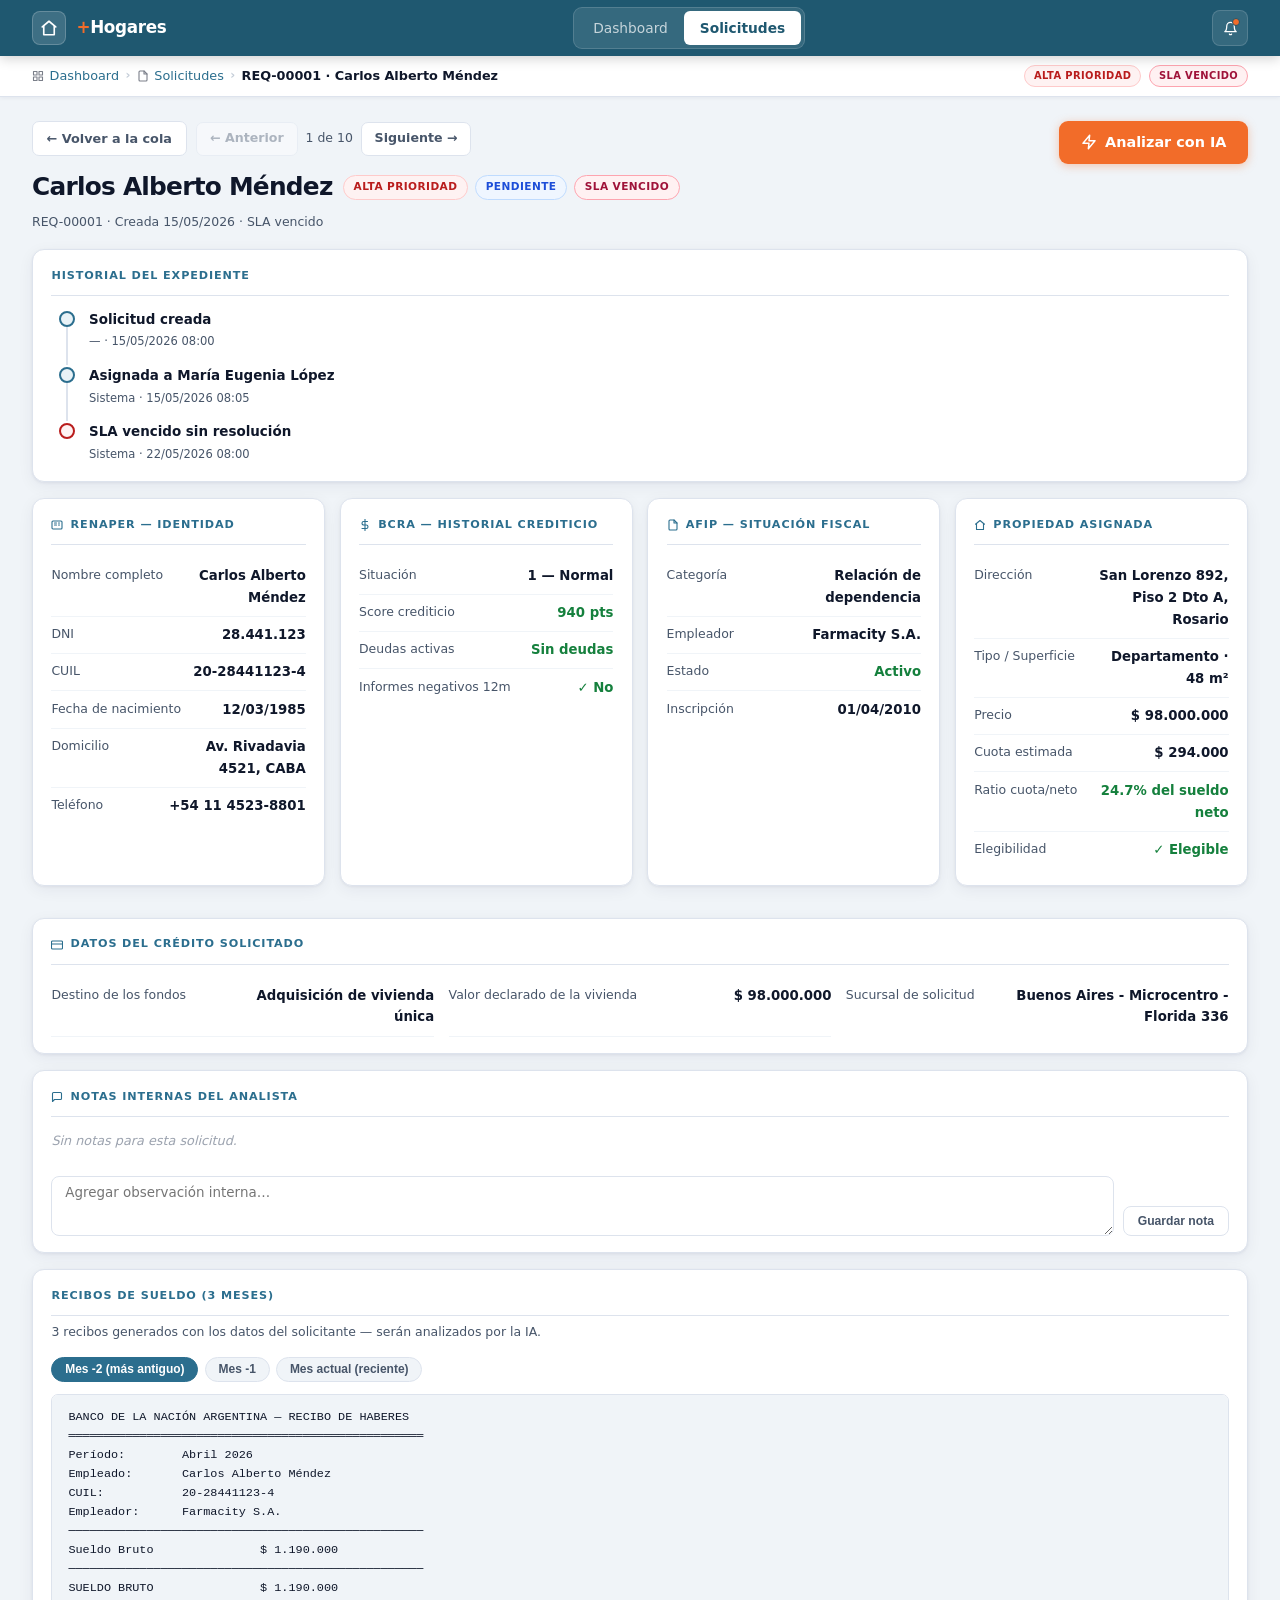
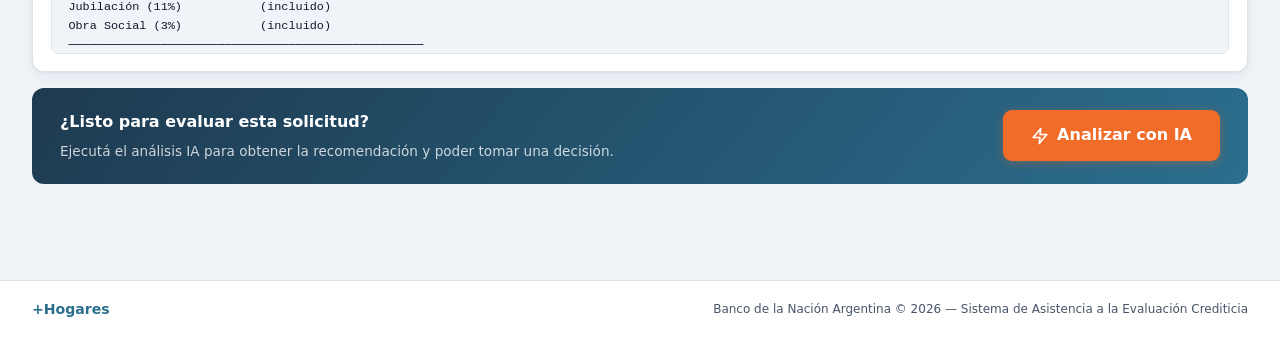
==== detalle.html @ 3847dac8 "feat: +Hogares prototipo inicial" ====
<!DOCTYPE html>
<html lang="es">
<head>
<meta charset="UTF-8">
<meta name="viewport" content="width=device-width, initial-scale=1.0">
<title>+Hogares — Martín Ibáñez · REQ-00049</title>
<link rel="stylesheet" href="shared.css">
<script src="mock-data.js"></script>
</head>
<body>

<nav class="navbar">
  <div class="navbar-inner">
    <a class="brand" href="index.html">
      <div class="brand-icon">
        <svg width="18" height="18" viewBox="0 0 24 24" fill="none" stroke="white" stroke-width="2.2" stroke-linecap="round" stroke-linejoin="round"><path d="M3 10.5L12 3l9 7.5"/><path d="M5 9.5V21h14V9.5"/></svg>
      </div>
      <span class="brand-name"><em>+</em>Hogares</span>
    </a>
    <div class="nav-links">
      <a href="index.html" class="nav-link">Dashboard</a>
      <a href="solicitudes.html" class="nav-link active">Solicitudes</a>
    </div>
    <div class="nav-actions">
      <div class="notif-btn">
        <svg width="15" height="15" viewBox="0 0 24 24" fill="none" stroke="white" stroke-width="2" stroke-linecap="round" stroke-linejoin="round"><path d="M18 8A6 6 0 0 0 6 8c0 7-3 9-3 9h18s-3-2-3-9"/><path d="M13.73 21a2 2 0 0 1-3.46 0"/></svg>
        <div class="notif-badge"></div>
      </div>
    </div>
  </div>
</nav>

<!-- CONTEXT BAR -->
<div class="context-bar">
  <div class="context-bar-inner">
    <div class="context-bar-left">
      <div class="bc-step">
        <svg class="bc-step-icon" width="12" height="12" viewBox="0 0 24 24" fill="none" stroke="currentColor" stroke-width="2.2" stroke-linecap="round" stroke-linejoin="round"><rect x="3" y="3" width="7" height="7"/><rect x="14" y="3" width="7" height="7"/><rect x="3" y="14" width="7" height="7"/><rect x="14" y="14" width="7" height="7"/></svg>
        <a href="index.html">Dashboard</a>
      </div>
      <span class="bc-sep">›</span>
      <div class="bc-step">
        <svg class="bc-step-icon" width="12" height="12" viewBox="0 0 24 24" fill="none" stroke="currentColor" stroke-width="2.2" stroke-linecap="round" stroke-linejoin="round"><path d="M14 2H6a2 2 0 0 0-2 2v16a2 2 0 0 0 2 2h12a2 2 0 0 0 2-2V8z"/><polyline points="14 2 14 8 20 8"/></svg>
        <a href="solicitudes.html">Solicitudes</a>
      </div>
      <span class="bc-sep">›</span>
      <span class="bc-current" id="bc-req-nombre">—</span>
    </div>
    <div class="context-bar-right">
      <span id="bc-prioridad-chip" class="bc-status bc-status-alta" style="display:none"></span>
      <span id="bc-sla-chip" class="bc-status bc-status-vencida" style="display:none">SLA vencido</span>
    </div>
  </div>
</div>

<main class="main" style="padding-top:1.5rem">
  <div class="main-inner">

    <!-- DETALLE HEADER -->
    <div class="detalle-header">
      <div class="detalle-header-left">
        <div class="detalle-nav">
          <a href="solicitudes.html" class="btn-back">← Volver a la cola</a>
          <div class="case-nav">
            <a id="btn-anterior" href="#" class="btn-case-nav" style="pointer-events:none;opacity:.4">← Anterior</a>
            <span class="case-counter" id="case-counter">1 de 10</span>
            <a id="btn-siguiente" href="#" class="btn-case-nav">Siguiente →</a>
          </div>
        </div>
        <div class="detalle-title-row">
          <h1 class="detalle-name" id="detalle-nombre">—</h1>
          <div class="detalle-chips" id="detalle-chips"></div>
        </div>
        <p class="detalle-meta" id="detalle-meta">—</p>
      </div>

      <!-- CTA ANALIZAR -->
      <a id="cta-analizar" href="analisis.html" class="btn-analizar">
        <svg width="16" height="16" viewBox="0 0 24 24" fill="none" stroke="currentColor" stroke-width="2.2" stroke-linecap="round" stroke-linejoin="round"><polygon points="13 2 3 14 12 14 11 22 21 10 12 10 13 2"/></svg>
        Analizar con IA
      </a>
    </div>

    <!-- TIMELINE -->
    <div class="card" style="margin-bottom:1rem">
      <div class="card-section-title">Historial del expediente</div>
      <div class="timeline">
        <div class="tl-item">
          <div class="tl-dot tl-dot-blue"></div>
          <div class="tl-body">
            <div class="tl-action">Solicitud creada</div>
            <div class="tl-meta">— · 15/05/2026 08:00</div>
          </div>
        </div>
        <div class="tl-item">
          <div class="tl-dot tl-dot-blue"></div>
          <div class="tl-body">
            <div class="tl-action">Asignada a María Eugenia López</div>
            <div class="tl-meta">Sistema · 15/05/2026 08:05</div>
          </div>
        </div>
        <div class="tl-item">
          <div class="tl-dot tl-dot-red"></div>
          <div class="tl-body">
            <div class="tl-action">SLA vencido sin resolución</div>
            <div class="tl-meta">Sistema · 22/05/2026 08:00</div>
          </div>
        </div>
      </div>
    </div>

    <!-- PROFILE GRID -->
    <div class="profile-grid">
      <!-- RENAPER -->
      <div class="card">
        <div class="card-section-title">
          <svg width="12" height="12" viewBox="0 0 24 24" fill="none" stroke="currentColor" stroke-width="2.2" stroke-linecap="round" stroke-linejoin="round"><rect x="2" y="4" width="20" height="16" rx="2"/><path d="M7 8h4M7 12h4M15 8h2M15 12h2"/></svg>
          RENAPER — Identidad
        </div>
        <div class="field-table" id="card-renaper"></div>
      </div>

      <!-- BCRA -->
      <div class="card">
        <div class="card-section-title">
          <svg width="12" height="12" viewBox="0 0 24 24" fill="none" stroke="currentColor" stroke-width="2.2" stroke-linecap="round" stroke-linejoin="round"><line x1="12" y1="1" x2="12" y2="23"/><path d="M17 5H9.5a3.5 3.5 0 0 0 0 7h5a3.5 3.5 0 0 1 0 7H6"/></svg>
          BCRA — Historial crediticio
        </div>
        <div class="field-table" id="card-bcra"></div>
      </div>

      <!-- AFIP -->
      <div class="card">
        <div class="card-section-title">
          <svg width="12" height="12" viewBox="0 0 24 24" fill="none" stroke="currentColor" stroke-width="2.2" stroke-linecap="round" stroke-linejoin="round"><path d="M14 2H6a2 2 0 0 0-2 2v16a2 2 0 0 0 2 2h12a2 2 0 0 0 2-2V8z"/><polyline points="14 2 14 8 20 8"/></svg>
          AFIP — Situación fiscal
        </div>
        <div class="field-table" id="card-afip"></div>
      </div>

      <!-- PROPIEDAD -->
      <div class="card">
        <div class="card-section-title">
          <svg width="12" height="12" viewBox="0 0 24 24" fill="none" stroke="currentColor" stroke-width="2.2" stroke-linecap="round" stroke-linejoin="round"><path d="M3 10.5L12 3l9 7.5"/><path d="M5 9.5V21h14V9.5"/></svg>
          Propiedad asignada
        </div>
        <div class="field-table" id="card-propiedad"></div>
      </div>
    </div>

    <!-- CRÉDITO (full width) -->
    <div class="card" style="margin-bottom:1rem">
      <div class="card-section-title">
        <svg width="12" height="12" viewBox="0 0 24 24" fill="none" stroke="currentColor" stroke-width="2.2" stroke-linecap="round" stroke-linejoin="round"><rect x="1" y="4" width="22" height="16" rx="2"/><line x1="1" y1="10" x2="23" y2="10"/></svg>
        Datos del crédito solicitado
      </div>
      <div class="credito-grid" id="card-credito"></div>
    </div>

    <!-- NOTAS INTERNAS -->
    <div class="card" style="margin-bottom:1rem">
      <div class="card-section-title">
        <svg width="12" height="12" viewBox="0 0 24 24" fill="none" stroke="currentColor" stroke-width="2.2" stroke-linecap="round" stroke-linejoin="round"><path d="M21 15a2 2 0 0 1-2 2H7l-4 4V5a2 2 0 0 1 2-2h14a2 2 0 0 1 2 2z"/></svg>
        Notas internas del analista
      </div>
      <div class="notes-list" id="notes-list">
        <p class="no-data">Sin notas para esta solicitud.</p>
      </div>
      <div class="notes-input-row">
        <textarea id="notes-input" class="notes-textarea" placeholder="Agregar observación interna…" rows="2"></textarea>
        <button class="btn-ghost" onclick="addNote()">Guardar nota</button>
      </div>
    </div>

    <!-- RECIBOS -->
    <div class="card" style="margin-bottom:1rem">
      <div class="card-section-title" style="margin-bottom:.35rem">Recibos de sueldo (3 meses)</div>
      <p style="font-size:.78rem;color:var(--muted);margin:0 0 .9rem">3 recibos generados con los datos del solicitante — serán analizados por la IA.</p>
      <div style="display:none" id="payslip-analizar"></div>
      <div class="payslip-tabs" id="payslip-tabs"></div>
      <pre class="payslip-pre" id="payslip-pre"></pre>
    </div>

    <!-- CTA FINAL ANALIZAR -->
    <div class="cta-analizar-banner">
      <div>
        <strong>¿Listo para evaluar esta solicitud?</strong>
        <p>Ejecutá el análisis IA para obtener la recomendación y poder tomar una decisión.</p>
      </div>
      <a id="cta-analizar-banner" href="analisis.html" class="btn-analizar btn-analizar-lg">
        <svg width="18" height="18" viewBox="0 0 24 24" fill="none" stroke="currentColor" stroke-width="2.2" stroke-linecap="round" stroke-linejoin="round"><polygon points="13 2 3 14 12 14 11 22 21 10 12 10 13 2"/></svg>
        Analizar con IA
      </a>
    </div>

  </div>
</main>

<footer class="footer">
  <div class="footer-inner">
    <span class="footer-brand">+Hogares</span>
    <span class="footer-legal">Banco de la Nación Argentina © 2026 — Sistema de Asistencia a la Evaluación Crediticia</span>
  </div>
</footer>

<script>
// ─── Load current solicitud from URL param ───────────────────────────────────
const currentId = getIdFromURL();
const s = getSolicitudById(currentId);
const idx = getIndexById(currentId);
const total = SOLICITUDES.length;

if (!s) {
  document.body.innerHTML = '<p style="padding:2rem;font-family:sans-serif">Solicitud no encontrada. <a href="solicitudes.html">Volver</a></p>';
  throw new Error('Solicitud not found: ' + currentId);
}

// Update <title>
document.title = `+Hogares — ${s.renaper.nombre} · ${s.id}`;

// ─── Context bar ─────────────────────────────────────────────────────────────
document.getElementById('bc-req-nombre').textContent = `${s.id} · ${s.renaper.nombre}`;
const bcPrio = document.getElementById('bc-prioridad-chip');
bcPrio.textContent = s.prioridad.charAt(0).toUpperCase() + s.prioridad.slice(1) + ' prioridad';
bcPrio.style.display = '';
if (s.sla_vencido) document.getElementById('bc-sla-chip').style.display = '';
const analisisURL = `analisis.html?id=${s.id}`;

// ─── Header ──────────────────────────────────────────────────────────────────
document.getElementById('detalle-nombre').textContent = s.renaper.nombre;
document.getElementById('detalle-meta').textContent =
  `${s.id} · Creada ${s.fecha_creacion}${s.sla_vencido ? ' · SLA vencido' : ''}`;

const chipsDiv = document.getElementById('detalle-chips');
const prioMap = { alta: 'chip-alta', media: 'chip-media', baja: 'chip-baja' };
chipsDiv.innerHTML = `
  <span class="chip ${prioMap[s.prioridad] || 'chip-media'}">${s.prioridad.charAt(0).toUpperCase() + s.prioridad.slice(1)} prioridad</span>
  <span class="chip chip-pendiente">Pendiente</span>
  ${s.sla_vencido ? '<span class="chip chip-vencida">SLA Vencido</span>' : ''}`;

document.getElementById('cta-analizar').href = analisisURL;

// ─── Anterior / Siguiente navigation ─────────────────────────────────────────
const prevIdx = idx - 1;
const nextIdx = idx + 1;
const btnAnterior = document.getElementById('btn-anterior');
const btnSiguiente = document.getElementById('btn-siguiente');

if (prevIdx >= 0) {
  btnAnterior.href = `detalle.html?id=${SOLICITUDES[prevIdx].id}`;
  btnAnterior.style.pointerEvents = '';
  btnAnterior.style.opacity = '';
} else {
  btnAnterior.href = '#';
}
if (nextIdx < total) {
  btnSiguiente.href = `detalle.html?id=${SOLICITUDES[nextIdx].id}`;
} else {
  btnSiguiente.style.pointerEvents = 'none';
  btnSiguiente.style.opacity = '.4';
}
document.getElementById('case-counter').textContent = `${idx + 1} de ${total}`;

// ─── RENAPER card ─────────────────────────────────────────────────────────────
document.getElementById('card-renaper').innerHTML = `
  <div class="field-row"><span>Nombre completo</span><strong>${s.renaper.nombre}</strong></div>
  <div class="field-row"><span>DNI</span><strong>${s.renaper.dni}</strong></div>
  <div class="field-row"><span>CUIL</span><strong>${s.renaper.cuil}</strong></div>
  <div class="field-row"><span>Fecha de nacimiento</span><strong>${s.renaper.nacimiento}</strong></div>
  <div class="field-row"><span>Domicilio</span><strong>${s.renaper.domicilio}</strong></div>
  <div class="field-row"><span>Teléfono</span><strong>${s.renaper.telefono}</strong></div>`;

// ─── BCRA card ────────────────────────────────────────────────────────────────
const scoreColor = s.bcra.score >= 800 ? '#15803d' : s.bcra.score >= 700 ? '#92400e' : '#b91c1c';
const deudasColor = s.bcra.negativos ? '#b91c1c' : '#15803d';
document.getElementById('card-bcra').innerHTML = `
  <div class="field-row"><span>Situación</span><strong>${s.bcra.situacion}</strong></div>
  <div class="field-row"><span>Score crediticio</span><strong style="color:${scoreColor}">${s.bcra.score} pts</strong></div>
  <div class="field-row"><span>Deudas activas</span><strong style="color:${deudasColor}">${s.bcra.deudas}</strong></div>
  <div class="field-row"><span>Informes negativos 12m</span><strong style="color:${deudasColor}">${s.bcra.negativos ? '✗ Sí' : '✓ No'}</strong></div>`;

// ─── AFIP card ────────────────────────────────────────────────────────────────
document.getElementById('card-afip').innerHTML = `
  <div class="field-row"><span>Categoría</span><strong>${s.afip.categoria}</strong></div>
  <div class="field-row"><span>Empleador</span><strong>${s.afip.empleador}</strong></div>
  <div class="field-row"><span>Estado</span><strong style="color:#15803d">${s.afip.estado}</strong></div>
  <div class="field-row"><span>Inscripción</span><strong>${s.afip.inscripcion}</strong></div>`;

// ─── Propiedad card ───────────────────────────────────────────────────────────
const ratioVal = parseFloat(s.propiedad.ratio);
const ratioColor = ratioVal >= 30 ? '#b91c1c' : ratioVal >= 27 ? '#92400e' : '#15803d';
document.getElementById('card-propiedad').innerHTML = `
  <div class="field-row"><span>Dirección</span><strong>${s.propiedad.direccion}</strong></div>
  <div class="field-row"><span>Tipo / Superficie</span><strong>${s.propiedad.tipo} · ${s.propiedad.superficie}</strong></div>
  <div class="field-row"><span>Precio</span><strong>${s.propiedad.precio}</strong></div>
  <div class="field-row"><span>Cuota estimada</span><strong>${s.propiedad.cuota}</strong></div>
  <div class="field-row"><span>Ratio cuota/neto</span><strong style="color:${ratioColor}">${s.propiedad.ratio} del sueldo neto</strong></div>
  <div class="field-row"><span>Elegibilidad</span><strong style="color:${s.propiedad.elegible ? '#15803d' : '#b91c1c'}">${s.propiedad.elegible ? '✓ Elegible' : '✗ No elegible'}</strong></div>`;

// ─── Crédito card ─────────────────────────────────────────────────────────────
document.getElementById('card-credito').innerHTML = `
  <div class="field-row"><span>Destino de los fondos</span><strong>${s.credito.destino}</strong></div>
  <div class="field-row"><span>Valor declarado de la vivienda</span><strong>${s.credito.valor}</strong></div>
  <div class="field-row"><span>Sucursal de solicitud</span><strong>${s.credito.sucursal}</strong></div>`;

// ─── Payslips ─────────────────────────────────────────────────────────────────
const labels = ['Mes -2 (más antiguo)', 'Mes -1', 'Mes actual (reciente)'];
const tabsDiv = document.getElementById('payslip-tabs');
s.payslips.forEach((p, i) => {
  const btn = document.createElement('button');
  btn.className = 'payslip-tab' + (i === 0 ? ' active' : '');
  btn.textContent = labels[i] || p.periodo;
  btn.onclick = () => setTab(btn, i);
  tabsDiv.appendChild(btn);
});

function buildPayslip(p) {
  return `BANCO DE LA NACIÓN ARGENTINA — RECIBO DE HABERES
══════════════════════════════════════════════════
Período:        ${p.periodo}
Empleado:       ${s.renaper.nombre}
CUIL:           ${s.renaper.cuil}
Empleador:      ${s.afip.empleador}
──────────────────────────────────────────────────
Sueldo Bruto               ${p.bruto}
──────────────────────────────────────────────────
SUELDO BRUTO               ${p.bruto}
Jubilación (11%)           (incluido)
Obra Social (3%)           (incluido)
──────────────────────────────────────────────────
SUELDO NETO                ${p.neto}`;
}

const payslipPre = document.getElementById('payslip-pre');
payslipPre.textContent = buildPayslip(s.payslips[0]);

function setTab(btn, idx) {
  document.querySelectorAll('.payslip-tab').forEach(b => b.classList.remove('active'));
  btn.classList.add('active');
  payslipPre.textContent = buildPayslip(s.payslips[idx]);
}

// ─── Analizar link (banner CTA) ───────────────────────────────────────────────
document.getElementById('cta-analizar-banner').href = analisisURL;

// ─── Notes ────────────────────────────────────────────────────────────────────
function addNote() {
  const input = document.getElementById('notes-input');
  const body = input.value.trim();
  if (!body) return;
  const list = document.getElementById('notes-list');
  const noData = list.querySelector('.no-data');
  if (noData) noData.remove();
  const item = document.createElement('div');
  item.className = 'note-item';
  item.innerHTML = `<div class="note-meta">María Eugenia López · ${new Date().toLocaleString('es-AR')}</div><div class="note-body">${body}</div>`;
  list.prepend(item);
  input.value = '';
}
</script>
</body>
</html>
---- shared.css ----
/* ══════════════════════════════════════════════════════
   +Hogares — Shared CSS
   ══════════════════════════════════════════════════════ */
:root {
  --blue:       #2b6e8e;
  --blue-dark:  #1f5870;
  --blue-light: #e8f2f7;
  --gold:       #f26c29;
  --gold-dark:  #d75d1d;
  --bg:         #f0f4f8;
  --surface:    #f8fafc;
  --border:     #dde3ed;
  --text:       #0f172a;
  --muted:      #475569;
  --verde:      #15803d;
  --verde-bg:   #f0fdf4;
  --verde-bd:   #bbf7d0;
  --rojo:       #b91c1c;
  --rojo-bg:    #fef2f2;
  --rojo-bd:    #fecaca;
  --amber:      #92400e;
  --amber-bg:   #fffbeb;
  --amber-bd:   #fde68a;
  --radius:     12px;
  --shadow-sm:  0 1px 3px rgba(0,20,60,.06), 0 4px 16px rgba(0,20,60,.06);
  --shadow:     0 2px 8px rgba(0,20,60,.08), 0 8px 32px rgba(0,20,60,.07);
}

* { box-sizing: border-box; margin: 0; padding: 0; }

html { scroll-behavior: smooth; }

body {
  font-family: -apple-system, 'Segoe UI', system-ui, sans-serif;
  background: var(--bg);
  color: var(--text);
  font-size: 14px;
  line-height: 1.65;
  min-height: 100vh;
  display: flex;
  flex-direction: column;
}

/* ── NAVBAR ─────────────────────────────────────────── */
.navbar {
  background: var(--blue-dark);
  padding: 0 2rem;
  position: sticky; top: 0; z-index: 50;
  box-shadow: 0 2px 12px rgba(0,0,0,.2);
}
.navbar-inner {
  max-width: 1280px; margin: 0 auto;
  display: flex; align-items: center; justify-content: space-between;
  height: 56px; gap: 1.5rem;
}
.brand {
  display: flex; align-items: center; gap: .65rem; text-decoration: none;
}
.brand-icon {
  width: 34px; height: 34px; border-radius: 8px;
  background: rgba(255,255,255,.14);
  display: flex; align-items: center; justify-content: center;
  border: 1px solid rgba(255,255,255,.2); flex-shrink: 0;
}
.brand-name { font-size: 1.05rem; font-weight: 800; color: #fff; letter-spacing: -.02em; }
.brand-name em { color: var(--gold); font-style: normal; }
.nav-links {
  display: flex; align-items: center;
  background: rgba(255,255,255,.1);
  border: 1px solid rgba(255,255,255,.15);
  border-radius: 9px; padding: 3px; gap: 0;
}
.nav-link {
  font-size: .86rem; font-weight: 500; color: rgba(255,255,255,.72);
  text-decoration: none; padding: .35rem 1rem; border-radius: 6px;
  transition: background .15s, color .15s; white-space: nowrap;
}
.nav-link:hover { color: #fff; background: rgba(255,255,255,.08); }
.nav-link.active { color: #1f5870; background: #fff; font-weight: 600; }
.nav-actions { display: flex; align-items: center; gap: .75rem; }
.notif-btn {
  width: 36px; height: 36px; border-radius: 8px;
  background: rgba(255,255,255,.1); border: 1px solid rgba(255,255,255,.15);
  display: flex; align-items: center; justify-content: center;
  cursor: pointer; position: relative;
}
.notif-badge {
  position: absolute; top: 7px; right: 7px;
  width: 8px; height: 8px; border-radius: 50%;
  background: var(--gold); border: 1.5px solid var(--blue-dark);
}
.btn-cta {
  background: var(--gold); color: #fff;
  font-size: .86rem; font-weight: 700;
  padding: .48rem 1.15rem; border-radius: 8px;
  text-decoration: none; border: none; cursor: pointer;
  transition: background .15s, transform .1s;
  box-shadow: 0 2px 8px rgba(242,108,41,.35);
}
.btn-cta:hover { background: var(--gold-dark); transform: translateY(-1px); }

/* ── HERO ────────────────────────────────────────────── */
.hero {
  background: linear-gradient(130deg, #162330 0%, #1e3a50 50%, #2b6e8e 100%);
  padding: 1.5rem 2rem;
  border-bottom: 1px solid rgba(255,255,255,.06);
}
.hero-inner {
  max-width: 1280px; margin: 0 auto;
  display: flex; align-items: center; justify-content: space-between; gap: 2rem;
}
.hero-text { display: flex; flex-direction: column; gap: .2rem; }
.hero-eyebrow {
  font-size: .65rem; font-weight: 800; letter-spacing: .18em;
  text-transform: uppercase; color: rgba(255,255,255,.55); margin-bottom: .15rem;
}
.hero-headline { font-size: 1.5rem; font-weight: 800; color: #fff; letter-spacing: -.03em; }
.hero-tagline { font-size: .84rem; color: rgba(255,255,255,.7); max-width: 500px; line-height: 1.55; margin-top: .2rem; }
.agent-card {
  min-width: 290px; max-width: 330px;
  background: rgba(255,255,255,.1); border: 1px solid rgba(255,255,255,.16);
  border-radius: 14px; padding: .85rem 1rem;
  display: flex; gap: .75rem; align-items: center;
}
.agent-avatar {
  width: 40px; height: 40px; border-radius: 50%;
  background: linear-gradient(135deg,#4a9bbe,#2b6e8e);
  display: flex; align-items: center; justify-content: center;
  font-size: .95rem; font-weight: 800; color: #fff; flex-shrink: 0; position: relative;
}
.agent-online {
  position: absolute; bottom: 1px; right: 1px;
  width: 11px; height: 11px; border-radius: 50%;
  background: #22c55e; border: 2px solid rgba(30,58,80,.9);
}
.agent-info { flex: 1; min-width: 0; }
.agent-label { font-size: .62rem; font-weight: 800; letter-spacing: .1em; text-transform: uppercase; color: rgba(255,255,255,.6); margin-bottom: .3rem; }
.agent-select {
  width: 100%; border: 1px solid rgba(255,255,255,.2); border-radius: 7px;
  padding: .45rem .7rem; font-size: .88rem; color: var(--text);
  background: rgba(255,255,255,.92); outline: none;
}
.agent-meta { font-size: .72rem; color: rgba(255,255,255,.6); margin-top: .35rem; }

/* ── MAIN ────────────────────────────────────────────── */
.main { flex: 1; padding: 1.75rem 2rem 5rem; }
.main-inner { max-width: 1280px; margin: 0 auto; }

/* ── SECTION HEADER ──────────────────────────────────── */
.section-hdr {
  display: flex; align-items: flex-start; justify-content: space-between; gap: 1rem;
  padding-bottom: 1.1rem; border-bottom: 1px solid var(--border); margin-bottom: 1.25rem;
}
.section-badge {
  display: inline-block; background: var(--blue); color: #fff;
  font-size: .6rem; font-weight: 700; text-transform: uppercase; letter-spacing: .1em;
  padding: .18rem .5rem; border-radius: 4px; margin-bottom: .4rem;
}
.section-title { font-size: 1.1rem; font-weight: 800; color: var(--text); letter-spacing: -.02em; margin-bottom: .15rem; }
.section-desc { font-size: .8rem; color: var(--muted); }

/* ── PAGE HEADER (Cola) ──────────────────────────────── */
.page-header {
  display: flex; align-items: flex-start; justify-content: space-between;
  gap: 1.5rem; margin-bottom: 1rem; flex-wrap: wrap;
}
.page-title { font-size: 1.3rem; font-weight: 800; color: var(--text); letter-spacing: -.02em; margin: .4rem 0 .2rem; }
.page-desc { font-size: .82rem; color: var(--muted); }
.mini-kpis {
  display: flex; align-items: center; gap: 0;
  background: #fff; border: 1px solid var(--border); border-radius: var(--radius);
  box-shadow: var(--shadow-sm); flex-shrink: 0; overflow: hidden;
}
.mini-kpi { padding: .75rem 1.25rem; text-align: center; }
.mini-kpi-label { display: block; font-size: .66rem; font-weight: 700; text-transform: uppercase; letter-spacing: .08em; color: var(--muted); margin-bottom: .25rem; }
.mini-kpi-val { display: block; font-size: 1.35rem; font-weight: 800; line-height: 1; }
.mini-kpi-divider { width: 1px; background: var(--border); align-self: stretch; }

/* ── CONTEXT BAR (breadcrumb sticky bajo navbar) ─────── */
.context-bar {
  position: sticky;
  top: 56px; /* altura del navbar */
  z-index: 40;
  background: #fff;
  border-bottom: 1px solid var(--border);
  box-shadow: 0 1px 4px rgba(0,20,60,.06);
  padding: 0 2rem;
}
.context-bar-inner {
  max-width: 1280px; margin: 0 auto;
  display: flex; align-items: center; justify-content: space-between;
  height: 40px; gap: 1rem;
}
.context-bar-left {
  display: flex; align-items: center; gap: .4rem; flex-wrap: nowrap;
  overflow: hidden; min-width: 0;
}
/* Step del breadcrumb */
.bc-step {
  display: inline-flex; align-items: center; gap: .35rem;
  font-size: .8rem; white-space: nowrap;
}
.bc-step a {
  color: var(--blue); text-decoration: none; font-weight: 500;
  transition: color .15s;
}
.bc-step a:hover { color: var(--blue-dark); text-decoration: underline; }
.bc-step-icon { opacity: .55; flex-shrink: 0; }
.bc-sep {
  font-size: .75rem; color: #c4cdd8; font-weight: 600; flex-shrink: 0;
}
/* Paso actual — más destacado */
.bc-current {
  font-size: .8rem; font-weight: 700; color: var(--text);
  white-space: nowrap; overflow: hidden; text-overflow: ellipsis;
}
/* Dot de estado en la barra */
.bc-status {
  display: inline-flex; align-items: center; border-radius: 999px;
  padding: .12rem .55rem; font-size: .62rem; font-weight: 800;
  letter-spacing: .04em; text-transform: uppercase; white-space: nowrap;
  flex-shrink: 0;
}
.bc-status-alta    { background: var(--rojo-bg);  color: var(--rojo);  border: 1px solid var(--rojo-bd); }
.bc-status-media   { background: var(--amber-bg); color: var(--amber); border: 1px solid var(--amber-bd); }
.bc-status-baja    { background: var(--verde-bg); color: var(--verde); border: 1px solid var(--verde-bd); }
.bc-status-vencida { background: #fff1f2; color: #9f1239; border: 1px solid #fda4af; }
.bc-status-analisis { background: var(--blue-light); color: var(--blue); border: 1px solid #c5dde8; }

/* Acciones rápidas en la barra */
.context-bar-right {
  display: flex; align-items: center; gap: .5rem; flex-shrink: 0;
}

/* Compatibilidad con código antiguo — mantener por si algo lo usa */
.breadcrumb { display: flex; align-items: center; gap: .4rem; flex-wrap: wrap; }
.bc-link { font-size: .82rem; color: var(--blue); text-decoration: none; font-weight: 500; }
.bc-link:hover { text-decoration: underline; }

/* ── DETALLE HEADER ──────────────────────────────────── */
.detalle-header {
  display: flex; align-items: flex-start; justify-content: space-between;
  gap: 1rem; margin-bottom: 1rem; flex-wrap: wrap;
}
.detalle-header-left { flex: 1; min-width: 0; }
.detalle-nav { display: flex; align-items: center; gap: .6rem; flex-wrap: wrap; margin-bottom: .65rem; }
.detalle-title-row { display: flex; align-items: center; gap: .65rem; flex-wrap: wrap; margin-bottom: .3rem; }
.detalle-name { font-size: 1.55rem; font-weight: 800; color: var(--text); letter-spacing: -.03em; }
.detalle-chips { display: flex; align-items: center; gap: .45rem; flex-wrap: wrap; }
.detalle-meta { font-size: .78rem; color: var(--muted); }
.detalle-controls {
  display: flex; align-items: flex-end; gap: .75rem; flex-wrap: wrap;
  background: #fff; border: 1px solid var(--border); border-radius: var(--radius);
  padding: .85rem 1rem; margin-bottom: 1rem; box-shadow: var(--shadow-sm);
}
.case-nav { display: flex; align-items: center; gap: .5rem; }
.case-counter { font-size: .78rem; color: var(--muted); white-space: nowrap; }

/* ── BUTTONS ─────────────────────────────────────────── */
.btn-ghost {
  background: #fff; border: 1px solid var(--border); color: var(--muted);
  font-size: .76rem; font-weight: 600; padding: .42rem .85rem; border-radius: 8px;
  cursor: pointer; white-space: nowrap; text-decoration: none; display: inline-block;
  transition: border-color .15s, color .15s, box-shadow .15s;
}
.btn-ghost:hover { border-color: var(--blue); color: var(--blue); box-shadow: 0 0 0 3px rgba(43,110,142,.08); }
.btn-ghost:disabled { opacity: .4; cursor: not-allowed; }

.btn-back {
  display: inline-flex; align-items: center; gap: .35rem;
  background: #fff; border: 1.5px solid var(--border); border-radius: 7px;
  color: var(--muted); font-size: .8rem; font-weight: 600;
  padding: .38rem .85rem; cursor: pointer; text-decoration: none;
  transition: border-color .18s, color .18s; white-space: nowrap;
}
.btn-back:hover { border-color: var(--blue); color: var(--blue); }

.btn-case-nav {
  display: inline-flex; align-items: center; gap: .3rem;
  background: #fff; border: 1.5px solid var(--border); border-radius: 7px;
  color: var(--muted); font-size: .79rem; font-weight: 600;
  padding: .35rem .8rem; cursor: pointer; text-decoration: none;
  transition: border-color .18s, color .18s; white-space: nowrap;
}
.btn-case-nav:hover { border-color: var(--blue); color: var(--blue); }
.btn-case-nav:disabled { opacity: .35; cursor: not-allowed; }

.btn-analizar {
  display: inline-flex; align-items: center; gap: .5rem;
  background: var(--gold); color: #fff;
  font-size: .9rem; font-weight: 800;
  padding: .6rem 1.35rem; border-radius: 9px; border: none; cursor: pointer;
  text-decoration: none; white-space: nowrap; flex-shrink: 0;
  box-shadow: 0 2px 10px rgba(242,108,41,.35);
  transition: background .15s, transform .1s, box-shadow .15s;
}
.btn-analizar:hover { background: var(--gold-dark); transform: translateY(-1px); box-shadow: 0 4px 16px rgba(242,108,41,.42); }
.btn-analizar-lg { font-size: 1rem; padding: .75rem 1.75rem; }

.btn-open {
  display: inline-flex; align-items: center; gap: .3rem;
  background: #fff; border: 1.5px solid var(--border); color: var(--blue);
  font-size: .76rem; font-weight: 700; padding: .38rem .8rem; border-radius: 7px;
  cursor: pointer; text-decoration: none; transition: all .15s; white-space: nowrap;
}
.btn-open:hover { background: var(--blue); color: #fff; border-color: var(--blue); }

/* ── SLA BANNER ──────────────────────────────────────── */
.sla-banner {
  display: flex; align-items: center; gap: .7rem;
  background: #fff5f5; border: 1px solid var(--rojo-bd);
  border-left: 4px solid var(--rojo); border-radius: 10px;
  padding: .7rem 1rem; margin-bottom: 1.1rem; font-size: .83rem; color: #7f1d1d;
}
.sla-banner strong { color: var(--rojo); }
.sla-link { color: var(--rojo); font-weight: 700; text-decoration: underline; margin-left: .35rem; }

/* ── KPI GRID ────────────────────────────────────────── */
.kpi-grid {
  display: grid;
  grid-template-columns: 1.2fr 1fr 1fr 1.2fr 1fr;
  gap: .9rem; margin-bottom: 1.1rem;
}
.kpi-card {
  background: #fff; border: 1px solid var(--border); border-radius: var(--radius);
  padding: 1rem 1.1rem; box-shadow: var(--shadow-sm);
  display: flex; flex-direction: column; gap: .35rem;
  transition: box-shadow .2s, transform .2s;
}
.kpi-card:hover { box-shadow: var(--shadow); transform: translateY(-2px); }
.kpi-card--featured { border-top: 3px solid var(--blue); }
.kpi-card--danger { border-top: 3px solid var(--rojo); }
.kpi-top { display: flex; align-items: center; justify-content: space-between; }
.kpi-label { font-size: .66rem; font-weight: 700; text-transform: uppercase; letter-spacing: .09em; color: var(--muted); }
.kpi-icon { width: 28px; height: 28px; border-radius: 7px; display: flex; align-items: center; justify-content: center; flex-shrink: 0; }
.kpi-icon-blue { background: var(--blue-light); }
.kpi-icon-red { background: var(--rojo-bg); }
.kpi-icon-amber { background: var(--amber-bg); }
.kpi-icon-green { background: var(--verde-bg); }
.kpi-value { font-size: 1.9rem; font-weight: 800; color: var(--blue-dark); line-height: 1; letter-spacing: -.03em; }
.kpi-card--danger .kpi-value { color: var(--rojo); }
.kpi-trend { font-size: .7rem; font-weight: 600; display: flex; align-items: center; gap: .25rem; }
.kpi-trend-up { color: var(--rojo); }
.kpi-trend-down { color: var(--verde); }
.kpi-trend-neutral { color: var(--muted); }
.kpi-sub { font-size: .7rem; color: var(--muted); }

/* ── DASH GRID ───────────────────────────────────────── */
.dash-grid { display: grid; grid-template-columns: 1fr 1fr 1.3fr; gap: .9rem; }
.dash-card {
  background: #fff; border: 1px solid var(--border); border-radius: var(--radius);
  box-shadow: var(--shadow-sm); padding: 1.05rem 1.15rem;
}
.dash-card-title {
  font-size: .72rem; font-weight: 800; text-transform: uppercase; letter-spacing: .09em;
  color: var(--muted); margin-bottom: .85rem;
  padding-bottom: .55rem; border-bottom: 1px solid var(--border);
}
.dist-item { margin-bottom: .75rem; }
.dist-top { display: flex; justify-content: space-between; margin-bottom: .28rem; }
.dist-lbl { font-size: .84rem; font-weight: 600; color: var(--text); }
.dist-val { font-size: .78rem; font-weight: 700; color: var(--muted); }
.dist-bar { width: 100%; height: 7px; background: #e8eef4; border-radius: 999px; overflow: hidden; }
.dist-fill { display: block; height: 100%; border-radius: 999px; }
.dist-fill-state { background: var(--blue); }
.dist-fill-prio { background: var(--gold); }

.top-item-header-row {
  display: flex; justify-content: space-between; align-items: center;
  padding: 0 .1rem .3rem; margin-bottom: .1rem;
  border-bottom: 1px solid var(--border);
}
.top-item-score-lbl {
  font-size: .7rem; font-weight: 600; color: var(--muted);
  text-transform: uppercase; letter-spacing: .04em;
}
.top-item {
  display: flex; align-items: center; justify-content: space-between; gap: .7rem;
  background: var(--surface); border: 1px solid var(--border); border-radius: 9px;
  padding: .65rem .8rem; margin-bottom: .5rem; cursor: pointer;
  transition: border-color .15s, box-shadow .15s; text-decoration: none;
}
.top-item:hover { border-color: var(--blue); box-shadow: 0 2px 12px rgba(43,110,142,.1); }
.top-item-main { display: flex; flex-direction: column; min-width: 0; }
.top-item-name { font-size: .85rem; font-weight: 700; color: var(--text); }
.top-item-meta { font-size: .74rem; color: var(--muted); margin-top: .08rem; }
.top-item-right { display: flex; flex-direction: column; align-items: flex-end; gap: .25rem; flex-shrink: 0; }
.score-mini { display: flex; align-items: center; gap: .4rem; }
.score-val { font-size: .72rem; font-weight: 700; color: var(--blue-dark); }
.score-bar { width: 40px; height: 4px; background: #e8eef4; border-radius: 999px; overflow: hidden; }
.score-fill { display: block; height: 100%; border-radius: 999px; background: var(--blue); }

/* ── CHART ───────────────────────────────────────────── */
.historic-wrap { padding: .2rem .15rem; }
.historic-legend { display: flex; gap: 1.2rem; margin-bottom: 1rem; flex-wrap: wrap; }
.legend-item { display: flex; align-items: center; gap: .4rem; font-size: .78rem; color: var(--muted); font-weight: 600; }
.legend-dot { width: 10px; height: 10px; border-radius: 2px; flex-shrink: 0; }
.chart-area {
  display: flex; align-items: flex-end; gap: .5rem; height: 130px;
  border-bottom: 1.5px solid var(--border); padding-bottom: .5rem;
}
.chart-col { display: flex; flex-direction: column; align-items: center; gap: .4rem; flex: 1; }
.chart-bars { display: flex; align-items: flex-end; gap: 3px; height: 110px; justify-content: center; }
.bar { width: 11px; border-radius: 3px 3px 0 0; min-height: 3px; }
.bar-r   { background: var(--blue);  cursor: pointer; }
.bar-a   { background: var(--verde); cursor: pointer; }
.bar-rec { background: var(--rojo);  cursor: pointer; }
.bar:hover { filter: brightness(1.15); }
.chart-lbl { font-size: .68rem; color: var(--muted); text-align: center; white-space: nowrap; }

/* ── CHIPS ───────────────────────────────────────────── */
.chip {
  display: inline-flex; align-items: center; border-radius: 999px;
  padding: .18rem .6rem; font-size: .66rem; font-weight: 800;
  letter-spacing: .04em; text-transform: uppercase; white-space: nowrap;
}
.chip-alta    { background: var(--rojo-bg);  color: var(--rojo);   border: 1px solid var(--rojo-bd); }
.chip-media   { background: var(--amber-bg); color: var(--amber);  border: 1px solid var(--amber-bd); }
.chip-baja    { background: var(--verde-bg); color: var(--verde);  border: 1px solid var(--verde-bd); }
.chip-pendiente { background: #eff6ff; color: #1d4ed8; border: 1px solid #bfdbfe; }
.chip-revision  { background: #ecfeff; color: #0f766e; border: 1px solid #a5f3fc; }
.chip-aprobar   { background: var(--verde-bg); color: var(--verde); border: 1px solid var(--verde-bd); }
.chip-revisar   { background: var(--amber-bg); color: var(--amber); border: 1px solid var(--amber-bd); }
.chip-rechazar  { background: var(--rojo-bg);  color: var(--rojo);  border: 1px solid var(--rojo-bd); }
.chip-vencida   { background: #fff1f2; color: #9f1239; border: 1px solid #fda4af; }

/* ── QUEUE ───────────────────────────────────────────── */
.queue-toolbar {
  display: flex; align-items: center; justify-content: space-between;
  gap: .9rem; margin-bottom: .85rem; flex-wrap: wrap;
}
.search-wrap { flex: 1; min-width: 240px; max-width: 420px; position: relative; }
.search-icon { position: absolute; left: .75rem; top: 50%; transform: translateY(-50%); color: var(--muted); pointer-events: none; }
.search-input {
  width: 100%; padding: .58rem .8rem .58rem 2.25rem;
  border: 1.5px solid var(--border); border-radius: 9px;
  font-size: .86rem; color: var(--text); background: #fff; outline: none;
  transition: border-color .15s, box-shadow .15s;
}
.search-input:focus { border-color: var(--blue); box-shadow: 0 0 0 3px rgba(43,110,142,.1); }
.toolbar-right { display: flex; gap: .55rem; flex-wrap: wrap; align-items: center; }
.toggle-wrap {
  display: flex; align-items: center;
  background: var(--surface); border: 1px solid var(--border); border-radius: 8px; padding: 3px;
}
.toggle-btn {
  font-size: .75rem; font-weight: 600; padding: .3rem .8rem; border-radius: 6px;
  border: none; background: transparent; color: var(--muted); cursor: pointer;
  transition: background .15s, color .15s;
}
.toggle-btn.active { background: var(--blue); color: #fff; }
.filters-grid {
  display: grid; grid-template-columns: repeat(7, minmax(0,1fr));
  gap: .75rem; margin-bottom: .85rem;
}
.filter-field { display: flex; flex-direction: column; gap: .3rem; }
.filter-field-inline { min-width: 160px; }
.filter-label { font-size: .66rem; font-weight: 700; color: var(--muted); text-transform: uppercase; letter-spacing: .07em; }
.filter-field select, .filter-field input {
  border: 1.5px solid var(--border); border-radius: 8px; padding: .5rem .65rem;
  font-size: .83rem; color: var(--text); background: #fff; outline: none;
  transition: border-color .15s;
}
.filter-field select:focus, .filter-field input:focus { border-color: var(--blue); }

/* ── TABLE ───────────────────────────────────────────── */
.table-card {
  background: #fff; border: 1px solid var(--border); border-radius: var(--radius);
  box-shadow: var(--shadow-sm); overflow: hidden;
}
.table-wrap { overflow-x: auto; }
table { width: 100%; border-collapse: collapse; min-width: 860px; }
thead th {
  background: var(--surface); color: var(--muted);
  font-size: .67rem; font-weight: 800; text-transform: uppercase; letter-spacing: .09em;
  text-align: left; padding: .85rem 1rem;
  border-bottom: 1.5px solid var(--border);
}
thead th.sorted { color: var(--blue); }
tbody td {
  padding: .9rem 1rem; border-bottom: 1px solid #eef2f9;
  font-size: .83rem; color: var(--text); vertical-align: middle;
}
tbody tr:last-child td { border-bottom: none; }
tbody tr { transition: background .12s; }
tbody tr:hover td { background: #f6f9fc; }
.tr-vencida td { background: #fff8f8 !important; }
.tr-vencida:hover td { background: #fff0f0 !important; }
.tr-vencida td:first-child { border-left: 3px solid var(--rojo); padding-left: .8rem; }
.row-sla td { background: #fff8f8 !important; }
.row-sla:hover td { background: #fff0f0 !important; }
.row-sla td:first-child { border-left: 3px solid var(--rojo); padding-left: .8rem; }
.btn-abrir {
  display: inline-flex; align-items: center; gap: .3rem;
  font-size: .78rem; font-weight: 600; color: var(--blue);
  background: var(--surface); border: 1px solid var(--border);
  border-radius: 6px; padding: .28rem .75rem; text-decoration: none;
  white-space: nowrap; transition: background .15s, border-color .15s;
}
.btn-abrir:hover { background: #e8f3f8; border-color: var(--blue); }
.cell-primary { font-weight: 700; color: var(--text); }
.cell-secondary { font-size: .72rem; color: var(--muted); margin-top: .1rem; }
.cell-vencido { font-size: .72rem; font-weight: 600; color: var(--rojo); margin-top: .1rem; display: flex; align-items: center; gap: .25rem; }
.pagination {
  display: flex; align-items: center; justify-content: space-between;
  padding: .85rem 1rem; background: #fff; gap: 1rem;
}
.pagination-info { font-size: .78rem; color: var(--muted); }
.pagination-actions { display: flex; gap: .5rem; }

/* ── CARD genérica ───────────────────────────────────── */
.card {
  background: #fff; border: 1px solid var(--border); border-radius: var(--radius);
  box-shadow: var(--shadow-sm); padding: 1.05rem 1.15rem; margin-bottom: 1rem;
}
.card-section-title {
  display: flex; align-items: center; gap: .45rem;
  font-size: .7rem; font-weight: 700; color: var(--blue);
  text-transform: uppercase; letter-spacing: .08em;
  margin-bottom: .8rem; padding-bottom: .6rem;
  border-bottom: 1px solid var(--border);
}

/* ── FIELD TABLE ─────────────────────────────────────── */
.field-table { display: flex; flex-direction: column; gap: 0; }
.field-row {
  display: flex; justify-content: space-between; gap: .75rem;
  padding: .45rem 0; border-bottom: 1px solid #f0f4f8; font-size: .83rem;
}
.field-row:last-child { border-bottom: none; }
.field-row span { color: var(--muted); font-size: .78rem; flex-shrink: 0; min-width: 40%; }
.field-row strong { color: var(--text); font-weight: 600; text-align: right; }

/* ── PROFILE GRID ────────────────────────────────────── */
.profile-grid {
  display: grid; grid-template-columns: repeat(4,1fr);
  gap: .9rem; margin-bottom: 1rem;
}
.credito-grid {
  display: grid; grid-template-columns: repeat(3,1fr); gap: .9rem;
}

/* ── TIMELINE ────────────────────────────────────────── */
.timeline { display: flex; flex-direction: column; gap: 0; padding-left: .5rem; }
.tl-item { display: flex; gap: .85rem; align-items: flex-start; position: relative; padding-bottom: .85rem; }
.tl-item:last-child { padding-bottom: 0; }
.tl-item:not(:last-child)::before {
  content: ''; position: absolute; left: 7px; top: 18px; bottom: 0;
  width: 1.5px; background: var(--border);
}
.tl-dot {
  width: 16px; height: 16px; border-radius: 50%; flex-shrink: 0; margin-top: 2px;
  border: 2.5px solid;
}
.tl-dot-blue { background: var(--blue-light); border-color: var(--blue); }
.tl-dot-green { background: var(--verde-bg); border-color: var(--verde); }
.tl-dot-red { background: var(--rojo-bg); border-color: var(--rojo); }
.tl-dot-amber { background: var(--amber-bg); border-color: #f59e0b; }
.tl-body { flex: 1; min-width: 0; }
.tl-action { font-size: .84rem; font-weight: 600; color: var(--text); }
.tl-meta { font-size: .72rem; color: var(--muted); margin-top: .1rem; }

/* ── NOTAS ───────────────────────────────────────────── */
.notes-list { display: flex; flex-direction: column; gap: .55rem; margin-bottom: .85rem; min-height: 32px; }
.no-data { font-size: .8rem; color: #9ca3af; font-style: italic; }
.note-item { background: var(--surface); border: 1px solid var(--border); border-radius: 7px; padding: .6rem .8rem; }
.note-meta { font-size: .7rem; color: var(--muted); margin-bottom: .22rem; }
.note-body { font-size: .83rem; color: var(--text); line-height: 1.5; }
.notes-input-row { display: flex; gap: .6rem; align-items: flex-end; }
.notes-textarea {
  flex: 1; border: 1.5px solid var(--border); border-radius: 8px;
  padding: .55rem .8rem; font-size: .84rem; font-family: inherit;
  color: var(--text); resize: vertical; min-height: 60px; outline: none;
  transition: border-color .15s, box-shadow .15s;
}
.notes-textarea:focus { border-color: var(--blue); box-shadow: 0 0 0 3px rgba(43,110,142,.1); }

/* ── PAYSLIP ─────────────────────────────────────────── */
.card-payslip-header {
  display: flex; align-items: flex-start; justify-content: space-between;
  gap: 1rem; margin-bottom: .9rem; flex-wrap: wrap;
}
.payslip-tabs { display: flex; gap: .4rem; margin-bottom: .75rem; flex-wrap: wrap; }
.payslip-tab {
  padding: .28rem .8rem; font-size: .75rem; font-weight: 600;
  border: 1.5px solid var(--border); border-radius: 20px;
  background: var(--bg); color: var(--muted); cursor: pointer;
  transition: background .15s, color .15s, border-color .15s;
}
.payslip-tab:hover { background: var(--blue-light); color: var(--blue); border-color: var(--blue); }
.payslip-tab.active { background: var(--blue); color: #fff; border-color: var(--blue); }
.payslip-pre {
  background: var(--bg); border: 1px solid var(--border); border-radius: 7px;
  padding: .85rem 1rem; font-family: 'Courier New', monospace;
  font-size: .74rem; line-height: 1.6; color: var(--text);
  overflow-x: auto; white-space: pre; margin: 0; max-height: 260px; overflow-y: auto;
}

/* ── CTA ANALIZAR BANNER ─────────────────────────────── */
.cta-analizar-banner {
  display: flex; align-items: center; justify-content: space-between;
  gap: 1.5rem; background: linear-gradient(130deg,#1e3a50,#2b6e8e);
  border-radius: var(--radius); padding: 1.35rem 1.75rem;
  margin-bottom: 1rem;
}
.cta-analizar-banner strong { display: block; font-size: 1rem; font-weight: 800; color: #fff; margin-bottom: .25rem; }
.cta-analizar-banner p { font-size: .85rem; color: rgba(255,255,255,.78); margin: 0; }

/* ── ANÁLISIS IA ─────────────────────────────────────── */
.rec-panel {
  display: flex; gap: 1.5rem; align-items: flex-start;
  border-left: 6px solid var(--border); padding: 1.65rem 1.75rem;
  background: #fff; border: 1px solid var(--border); border-radius: var(--radius);
  box-shadow: var(--shadow-sm);
}
.rec-verde { border-left: 6px solid var(--verde) !important; background: var(--verde-bg) !important; border-color: var(--verde-bd) !important; }
.rec-amarillo { border-left: 6px solid #f59e0b !important; background: var(--amber-bg) !important; border-color: var(--amber-bd) !important; }
.rec-rojo { border-left: 6px solid var(--rojo) !important; background: var(--rojo-bg) !important; border-color: var(--rojo-bd) !important; }
.semaforo-col { display: flex; flex-direction: column; align-items: center; gap: .45rem; flex-shrink: 0; padding-top: .1rem; }
.semaforo {
  width: 52px; height: 52px; border-radius: 50%; background: #d1d5db;
  box-shadow: 0 2px 8px rgba(0,0,0,.15); flex-shrink: 0;
}
.semaforo.verde { background: var(--verde); }
.semaforo.amarillo { background: #f59e0b; }
.semaforo.rojo { background: var(--rojo); }
.semaforo-lbl { font-size: .6rem; font-weight: 800; text-transform: uppercase; letter-spacing: .12em; color: var(--muted); }
.semaforo-lbl.verde { color: var(--verde); }
.semaforo-lbl.amarillo { color: #92400e; }
.semaforo-lbl.rojo { color: var(--rojo); }
.rec-body { flex: 1; min-width: 0; }
.rec-top { display: flex; align-items: center; gap: .8rem; margin-bottom: .5rem; flex-wrap: wrap; }
.rec-decision { font-size: 1.25rem; font-weight: 900; letter-spacing: -.025em; color: var(--text); }
.rec-decision.verde { color: var(--verde); }
.rec-decision.amarillo { color: #92400e; }
.rec-decision.rojo { color: var(--rojo); }
.rec-advisory {
  font-size: .68rem; color: var(--muted); background: rgba(0,0,0,.06);
  padding: .2rem .6rem; border-radius: 20px; font-weight: 500;
}
.rec-resumen { font-size: .88rem; color: var(--text); line-height: 1.65; margin: 0 0 .75rem; }
.rec-razones { margin: 0; padding: 0; list-style: none; display: flex; flex-direction: column; gap: .36rem; }
.rec-razones li { font-size: .84rem; color: var(--text); padding-left: 1.15rem; position: relative; line-height: 1.5; }
.rec-razones li::before { content: '›'; position: absolute; left: 0; color: var(--verde); font-weight: 700; }

.condiciones-list { margin: 0; padding: 0; list-style: none; display: flex; flex-direction: column; gap: .35rem; }
.condiciones-list li { font-size: .83rem; color: var(--text); padding-left: 1.1rem; position: relative; line-height: 1.55; }
.condiciones-list li::before { content: '·'; position: absolute; left: 0; color: var(--muted); font-size: 1.1em; font-weight: 700; }

.data-grid { display: grid; grid-template-columns: 1fr 1fr; gap: .9rem; }

/* ── HABERES TABLE ───────────────────────────────────── */
.haberes-table { width: 100%; border-collapse: collapse; margin-bottom: .9rem; }
.haberes-table thead th {
  font-size: .7rem; font-weight: 700; color: var(--muted);
  text-transform: uppercase; letter-spacing: .06em;
  padding: .45rem .6rem; border-bottom: 2px solid var(--border);
  text-align: left; background: var(--bg);
}
.haberes-table tbody td { padding: .5rem .6rem; font-size: .83rem; border-bottom: 1px solid var(--border); }
.haberes-reciente td { background: #f0f8f0; }
.badge-reciente {
  display: inline-block; font-size: .6rem; font-weight: 700;
  background: var(--verde); color: #fff; border-radius: 10px;
  padding: .05rem .4rem; margin-left: .35rem;
  text-transform: uppercase; letter-spacing: .04em; vertical-align: middle;
}
.haberes-stats {
  display: flex; gap: 1.5rem; flex-wrap: wrap;
  padding: .7rem 0 .2rem; border-top: 1px solid var(--border);
}
.haberes-stat { display: flex; flex-direction: column; gap: .15rem; min-width: 110px; }
.hs-label { font-size: .65rem; font-weight: 700; text-transform: uppercase; letter-spacing: .07em; color: var(--muted); }
.hs-val { font-size: .92rem; font-weight: 600; color: var(--text); }

/* ── DECISION PANEL ──────────────────────────────────── */
.decision-panel {
  background: #fff; border: 1px solid var(--border); border-top: 4px solid var(--blue);
  border-radius: var(--radius); padding: 1.75rem 1.5rem;
  box-shadow: var(--shadow-sm); text-align: center; margin-bottom: 1rem;
}
.decision-title { font-size: 1.05rem; font-weight: 800; color: var(--text); margin: 0 0 .3rem; }
.decision-hint { font-size: .83rem; color: var(--muted); margin: 0 0 1.5rem; }
.decision-btns { display: flex; justify-content: center; gap: 1rem; flex-wrap: wrap; }
.btn-decision {
  display: inline-flex; align-items: center; gap: .5rem;
  font-size: .93rem; font-weight: 700; padding: .7rem 2rem;
  border-radius: 8px; border: 2px solid transparent; cursor: pointer;
  transition: opacity .18s, transform .12s; color: #fff;
}
.btn-decision:hover { opacity: .88; transform: translateY(-2px); }
.btn-aprobar  { background: var(--verde); }
.btn-esperar  { background: #b45309; }
.btn-rechazar { background: var(--rojo); }

/* ── MODAL ───────────────────────────────────────────── */
.modal-overlay {
  position: fixed; inset: 0; background: rgba(15,23,42,.55);
  display: flex; align-items: center; justify-content: center;
  z-index: 2000; backdrop-filter: blur(3px);
}
.modal-overlay.hidden { display: none; }
.modal-card {
  background: #fff; border-radius: 14px; border: 1px solid var(--border);
  box-shadow: 0 8px 40px rgba(0,0,0,.22);
  padding: 2rem 2rem 1.5rem; max-width: 460px; width: calc(100% - 2rem);
}
.modal-title { font-size: 1.05rem; font-weight: 800; color: var(--text); margin: 0 0 .3rem; }
.modal-subtitle { font-size: .84rem; color: var(--muted); margin: 0 0 1.25rem; }
.modal-summary {
  background: var(--surface); border: 1px solid var(--border); border-radius: 8px;
  padding: .75rem 1rem; font-size: .84rem; color: var(--text);
  margin-bottom: 1.1rem; line-height: 1.8;
}
.modal-summary strong { color: var(--blue-dark); }
.modal-label { font-size: .72rem; font-weight: 700; color: var(--muted); text-transform: uppercase; letter-spacing: .06em; margin-bottom: .35rem; display: block; }
.modal-textarea {
  width: 100%; border: 1.5px solid var(--border); border-radius: 8px;
  padding: .6rem .8rem; font-size: .84rem; font-family: inherit;
  color: var(--text); resize: vertical; min-height: 72px; outline: none;
  margin-bottom: 1.25rem; transition: border-color .15s, box-shadow .15s; box-sizing: border-box;
}
.modal-textarea:focus { border-color: var(--blue); box-shadow: 0 0 0 3px rgba(43,110,142,.1); }
.modal-textarea.input-error { border-color: var(--rojo); }
.modal-footer { display: flex; justify-content: flex-end; gap: .75rem; }
.btn-modal-confirm {
  border: none; border-radius: 8px; color: #fff;
  font-size: .87rem; font-weight: 700; padding: .6rem 1.5rem; cursor: pointer;
  transition: opacity .15s;
}
.btn-modal-confirm:hover { opacity: .88; }

/* ── TOAST ───────────────────────────────────────────── */
.toast {
  position: fixed; bottom: 1.5rem; right: 1.5rem; z-index: 9999;
  background: #1e293b; color: #fff; font-size: .83rem; font-weight: 600;
  padding: .75rem 1.25rem; border-radius: 10px;
  box-shadow: 0 8px 30px rgba(0,0,0,.25);
  border-left: 4px solid var(--verde);
}
.toast.hidden { display: none; }

/* ── FOOTER ──────────────────────────────────────────── */
.footer { background: #fff; border-top: 1px solid var(--border); padding: 1.1rem 2rem; margin-top: auto; }
.footer-inner {
  max-width: 1280px; margin: 0 auto;
  display: flex; align-items: center; justify-content: space-between; gap: 1rem;
}
.footer-brand { font-size: .88rem; font-weight: 800; color: var(--blue); }
.footer-legal { font-size: .75rem; color: var(--muted); }
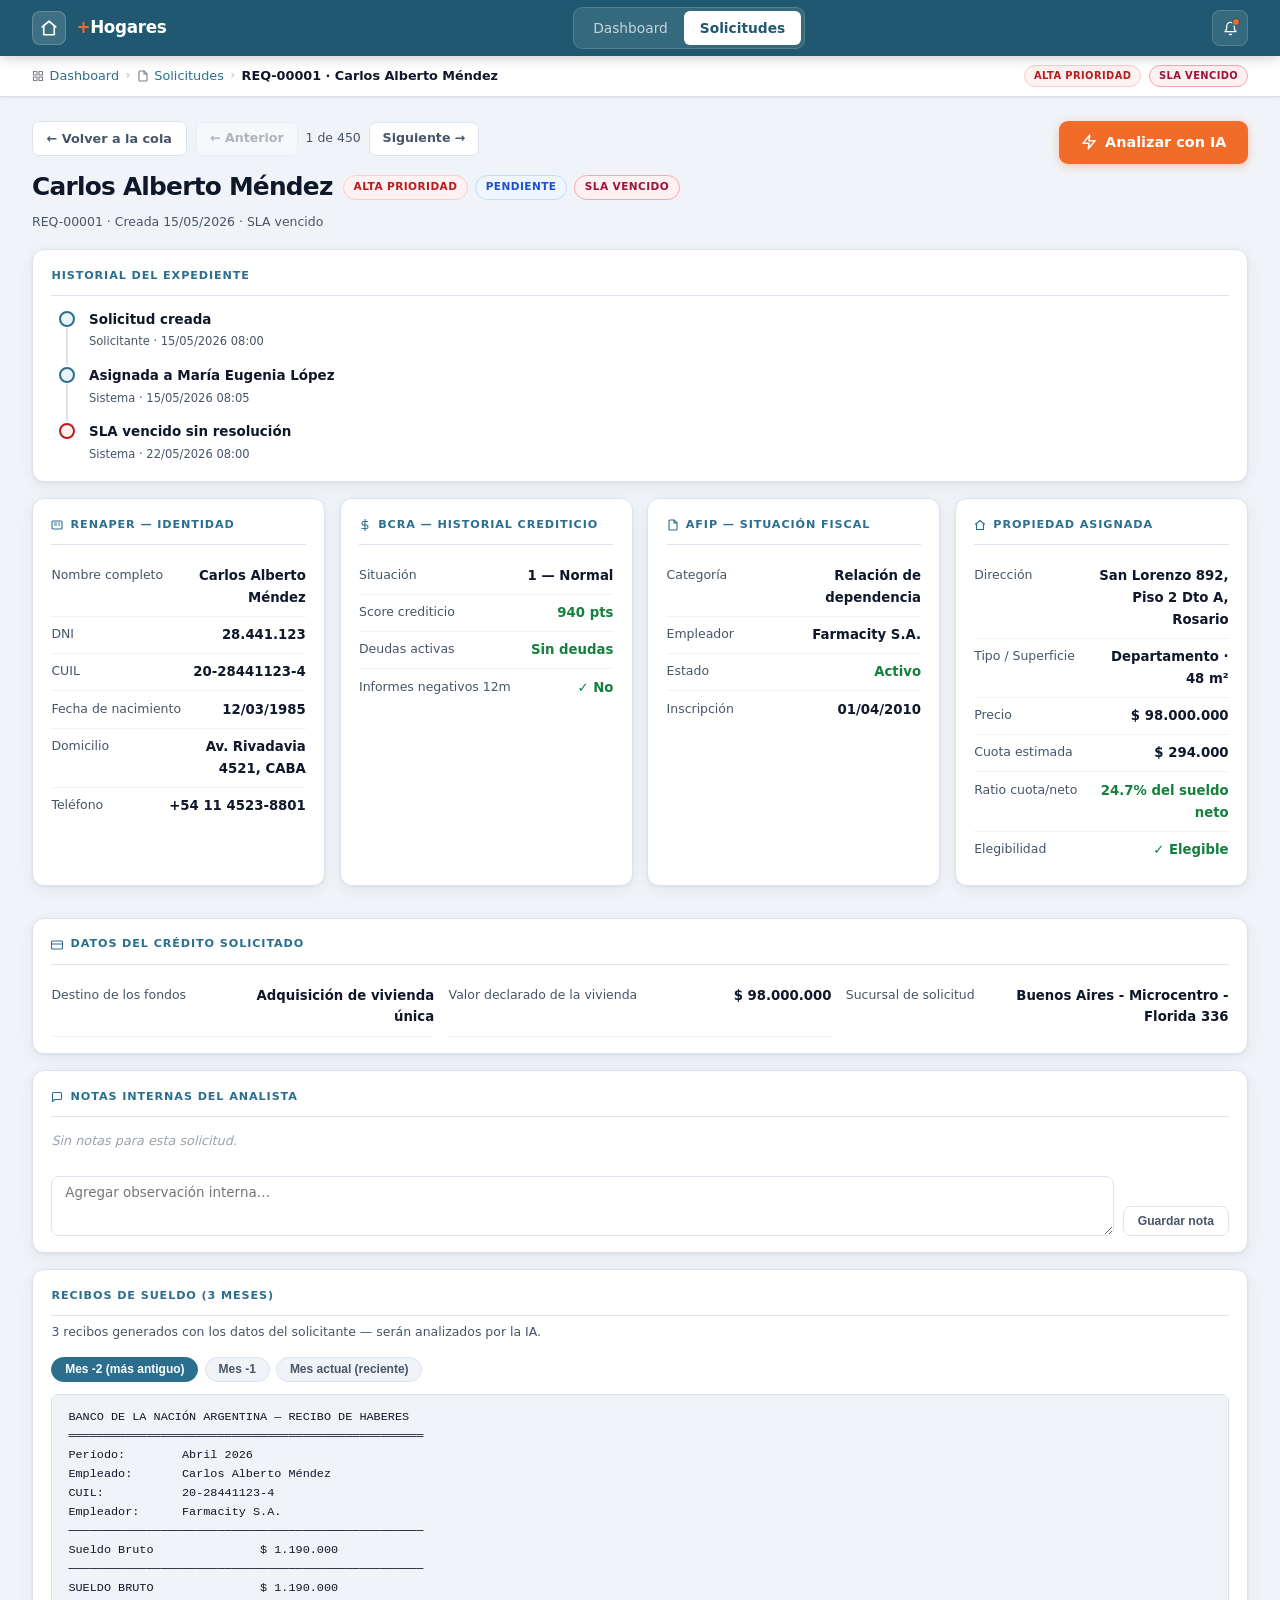
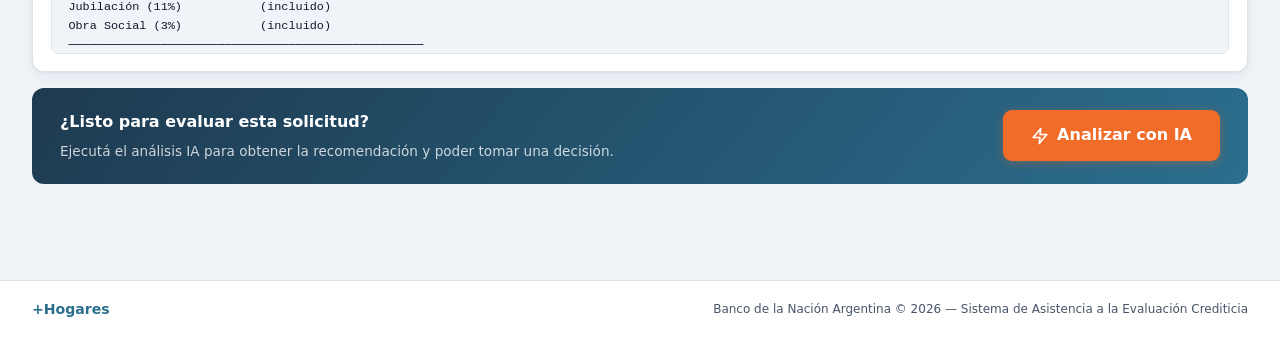
==== commit 9fb48601: "fix: timeline del expediente usa datos reales de cada solicitud" ====
--- a/detalle.html
+++ b/detalle.html
@@ -84,29 +84,7 @@
     <!-- TIMELINE -->
     <div class="card" style="margin-bottom:1rem">
       <div class="card-section-title">Historial del expediente</div>
-      <div class="timeline">
-        <div class="tl-item">
-          <div class="tl-dot tl-dot-blue"></div>
-          <div class="tl-body">
-            <div class="tl-action">Solicitud creada</div>
-            <div class="tl-meta">— · 15/05/2026 08:00</div>
-          </div>
-        </div>
-        <div class="tl-item">
-          <div class="tl-dot tl-dot-blue"></div>
-          <div class="tl-body">
-            <div class="tl-action">Asignada a María Eugenia López</div>
-            <div class="tl-meta">Sistema · 15/05/2026 08:05</div>
-          </div>
-        </div>
-        <div class="tl-item">
-          <div class="tl-dot tl-dot-red"></div>
-          <div class="tl-body">
-            <div class="tl-action">SLA vencido sin resolución</div>
-            <div class="tl-meta">Sistema · 22/05/2026 08:00</div>
-          </div>
-        </div>
-      </div>
+      <div class="timeline" id="timeline"></div>
     </div>
 
     <!-- PROFILE GRID -->
@@ -260,6 +238,40 @@
   btnSiguiente.style.opacity = '.4';
 }
 document.getElementById('case-counter').textContent = `${idx + 1} de ${total}`;
+
+// ─── Timeline ─────────────────────────────────────────────────────────────────
+(function() {
+  // Parsear fecha_creacion dd/mm/yyyy → Date
+  const parts = s.fecha_creacion.split('/');
+  const created = new Date(+parts[2], +parts[1]-1, +parts[0], 8, 0);
+
+  function fmtDate(d, offsetMin) {
+    const dt = new Date(d.getTime() + (offsetMin || 0) * 60000);
+    return `${String(dt.getDate()).padStart(2,'0')}/${String(dt.getMonth()+1).padStart(2,'0')}/${dt.getFullYear()} ${String(dt.getHours()).padStart(2,'0')}:${String(dt.getMinutes()).padStart(2,'0')}`;
+  }
+
+  function tlItem(dotClass, action, meta) {
+    return `<div class="tl-item">
+      <div class="tl-dot ${dotClass}"></div>
+      <div class="tl-body">
+        <div class="tl-action">${action}</div>
+        <div class="tl-meta">${meta}</div>
+      </div>
+    </div>`;
+  }
+
+  let html = '';
+  html += tlItem('tl-dot-blue', 'Solicitud creada', `Solicitante · ${fmtDate(created)}`);
+  html += tlItem('tl-dot-blue', `Asignada a ${s.agente}`, `Sistema · ${fmtDate(created, 5)}`);
+
+  if (s.sla_vencido) {
+    // SLA vence 7 días después de la creación
+    const slaDate = new Date(created.getTime() + 7 * 24 * 60 * 60 * 1000);
+    html += tlItem('tl-dot-red', 'SLA vencido sin resolución', `Sistema · ${fmtDate(slaDate)}`);
+  }
+
+  document.getElementById('timeline').innerHTML = html;
+})();
 
 // ─── RENAPER card ─────────────────────────────────────────────────────────────
 document.getElementById('card-renaper').innerHTML = `
--- a/shared.css
+++ b/shared.css
@@ -748,3 +748,174 @@
 }
 .footer-brand { font-size: .88rem; font-weight: 800; color: var(--blue); }
 .footer-legal { font-size: .75rem; color: var(--muted); }
+
+/* ══════════════════════════════════════════════════════
+   RESPONSIVE — breakpoints
+   768px  → tablet (md)
+   480px  → móvil  (sm)
+   ══════════════════════════════════════════════════════ */
+
+/* ── TABLET (≤ 900px) ────────────────────────────────── */
+@media (max-width: 900px) {
+  /* Navbar */
+  .navbar { padding: 0 1.1rem; }
+  .brand-name { font-size: .95rem; }
+  .nav-links { gap: 0; }
+  .nav-link { padding: .35rem .7rem; font-size: .8rem; }
+
+  /* Hero */
+  .hero { padding: 1.1rem 1.1rem; }
+  .hero-inner { flex-direction: column; align-items: flex-start; gap: 1rem; }
+  .agent-card { min-width: 0; width: 100%; max-width: 100%; }
+  .hero-headline { font-size: 1.25rem; }
+
+  /* Main padding */
+  .main { padding: 1.25rem 1.1rem 4rem; }
+
+  /* KPI grid: 3 columnas */
+  .kpi-grid { grid-template-columns: repeat(3, 1fr); }
+
+  /* Dash grid: 1 columna */
+  .dash-grid { grid-template-columns: 1fr; }
+
+  /* Profile grid: 2 columnas */
+  .profile-grid { grid-template-columns: repeat(2, 1fr); }
+
+  /* Crédito grid: 2 columnas */
+  .credito-grid { grid-template-columns: repeat(2, 1fr); }
+
+  /* Filters: 3 columnas */
+  .filters-grid { grid-template-columns: repeat(3, minmax(0, 1fr)); }
+
+  /* Data grid (análisis): 1 columna */
+  .data-grid { grid-template-columns: 1fr; }
+
+  /* Context bar: ocultar separadores largos */
+  .context-bar { padding: 0 1.1rem; }
+
+  /* Section header */
+  .section-hdr { flex-direction: column; gap: .5rem; }
+
+  /* Page header */
+  .page-header { flex-direction: column; align-items: flex-start; }
+  .mini-kpis { width: 100%; }
+
+  /* Detalle header */
+  .detalle-header { flex-direction: column; align-items: flex-start; gap: .85rem; }
+  .btn-analizar { width: 100%; justify-content: center; }
+
+  /* CTA banner */
+  .cta-analizar-banner { flex-direction: column; gap: .85rem; }
+  .cta-analizar-banner .btn-analizar { width: 100%; justify-content: center; }
+
+  /* Rec panel */
+  .rec-panel { flex-direction: column; gap: 1rem; }
+  .semaforo-col { flex-direction: row; justify-content: flex-start; }
+
+  /* Footer */
+  .footer-inner { flex-direction: column; align-items: flex-start; gap: .4rem; }
+}
+
+/* ── MÓVIL (≤ 600px) ─────────────────────────────────── */
+@media (max-width: 600px) {
+  /* Navbar: ocultar nav-links, mostrar solo brand */
+  .navbar { padding: 0 1rem; }
+  .nav-links {
+    position: fixed; bottom: 0; left: 0; right: 0;
+    background: var(--blue-dark);
+    border-top: 1px solid rgba(255,255,255,.12);
+    display: flex; justify-content: center; gap: 0;
+    padding: .4rem .5rem calc(.4rem + env(safe-area-inset-bottom));
+    z-index: 45;
+  }
+  .nav-link { font-size: .8rem; padding: .45rem 1.2rem; flex: 1; text-align: center; }
+
+  /* Hero */
+  .hero { padding: 1rem; }
+  .hero-headline { font-size: 1.1rem; }
+  .hero-tagline { font-size: .78rem; }
+  .hero-eyebrow { font-size: .6rem; }
+  .agent-card { padding: .7rem .85rem; }
+
+  /* Main padding */
+  .main { padding: 1rem 1rem 5.5rem; }
+
+  /* Context bar */
+  .context-bar { padding: 0 1rem; }
+  .context-bar-inner { gap: .5rem; }
+  .bc-step svg.bc-step-icon { display: none; }
+  /* Ocultar chips de context bar en pantallas muy chicas */
+  .context-bar-right { display: none; }
+
+  /* KPI grid: 2 columnas */
+  .kpi-grid { grid-template-columns: repeat(2, 1fr); gap: .6rem; }
+  .kpi-value { font-size: 1.5rem; }
+
+  /* Dash grid */
+  .dash-grid { gap: .7rem; }
+
+  /* Profile grid: 1 columna */
+  .profile-grid { grid-template-columns: 1fr; }
+
+  /* Crédito grid: 1 columna */
+  .credito-grid { grid-template-columns: 1fr; }
+
+  /* Filters: 2 columnas */
+  .filters-grid { grid-template-columns: repeat(2, minmax(0, 1fr)); gap: .55rem; }
+
+  /* Table — scroll horizontal */
+  .table-wrap { -webkit-overflow-scrolling: touch; }
+
+  /* Pagination */
+  .pagination { flex-direction: column; align-items: flex-start; gap: .65rem; }
+
+  /* Section header */
+  .section-title { font-size: .95rem; }
+  .section-desc { font-size: .75rem; }
+
+  /* Buttons */
+  .btn-ghost { font-size: .73rem; padding: .38rem .75rem; }
+
+  /* SLA banner */
+  .sla-banner { font-size: .78rem; padding: .6rem .85rem; }
+
+  /* Detalle */
+  .detalle-name { font-size: 1.2rem; }
+  .detalle-nav { gap: .4rem; }
+  .case-nav { flex-wrap: wrap; }
+
+  /* Decision panel */
+  .decision-btns { flex-direction: column; gap: .65rem; }
+  .btn-decision { width: 100%; justify-content: center; font-size: .87rem; padding: .65rem 1rem; }
+
+  /* Mini KPIs */
+  .mini-kpis { flex-wrap: wrap; }
+  .mini-kpi { padding: .6rem 1rem; flex: 1; min-width: 80px; }
+  .mini-kpi-divider { display: none; }
+
+  /* Queue toolbar */
+  .queue-toolbar { flex-direction: column; align-items: stretch; gap: .6rem; }
+  .search-wrap { max-width: 100%; }
+  .toolbar-right { justify-content: flex-end; }
+
+  /* Chart: ancho reducido */
+  .chart-area { gap: .25rem; }
+  .bar { width: 8px; }
+  .chart-lbl { font-size: .6rem; }
+
+  /* Modal */
+  .modal-card { padding: 1.5rem 1.25rem 1.25rem; }
+
+  /* CTA banner */
+  .cta-analizar-banner { padding: 1rem 1.1rem; }
+  .cta-analizar-banner strong { font-size: .9rem; }
+  .cta-analizar-banner p { font-size: .78rem; }
+
+  /* Haberes stats */
+  .haberes-stats { gap: 1rem; }
+  .hs-val { font-size: .84rem; }
+
+  /* Footer */
+  .footer { padding: .85rem 1rem; }
+  .footer-legal { font-size: .7rem; }
+}
